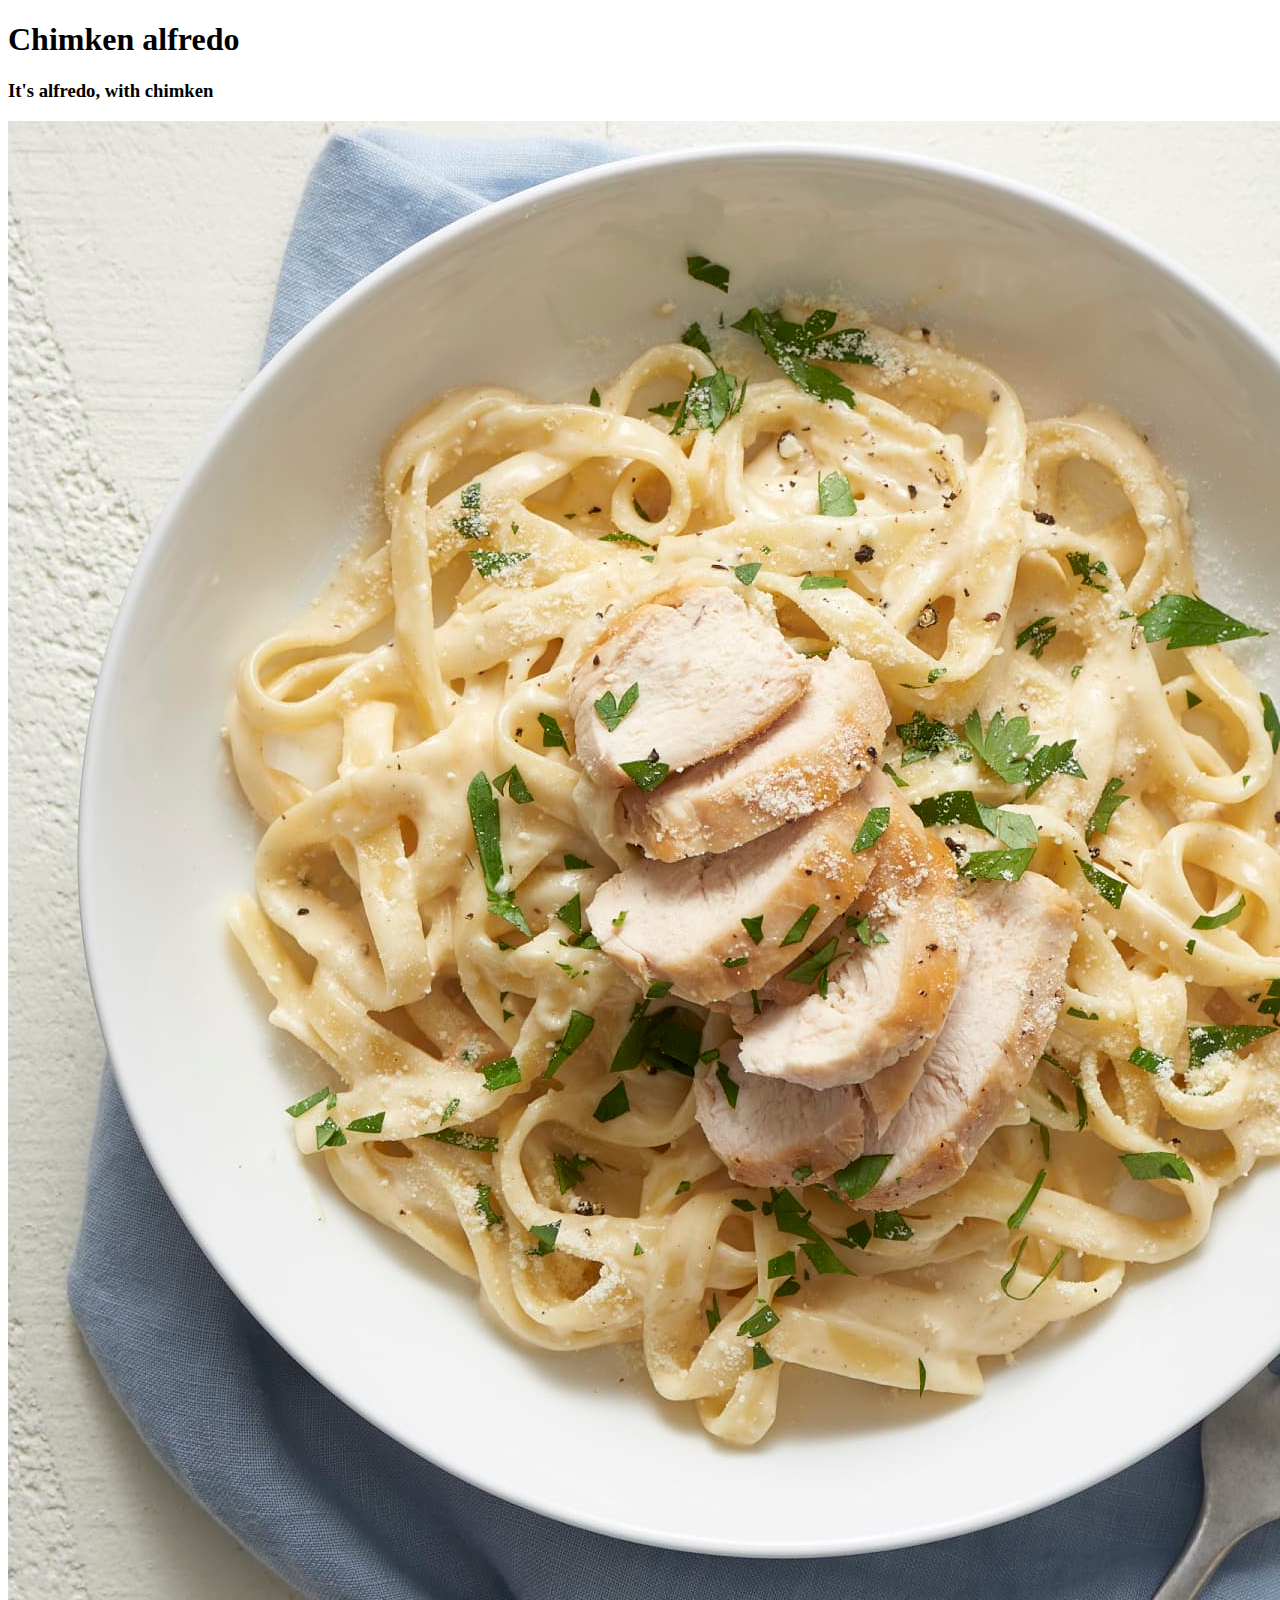
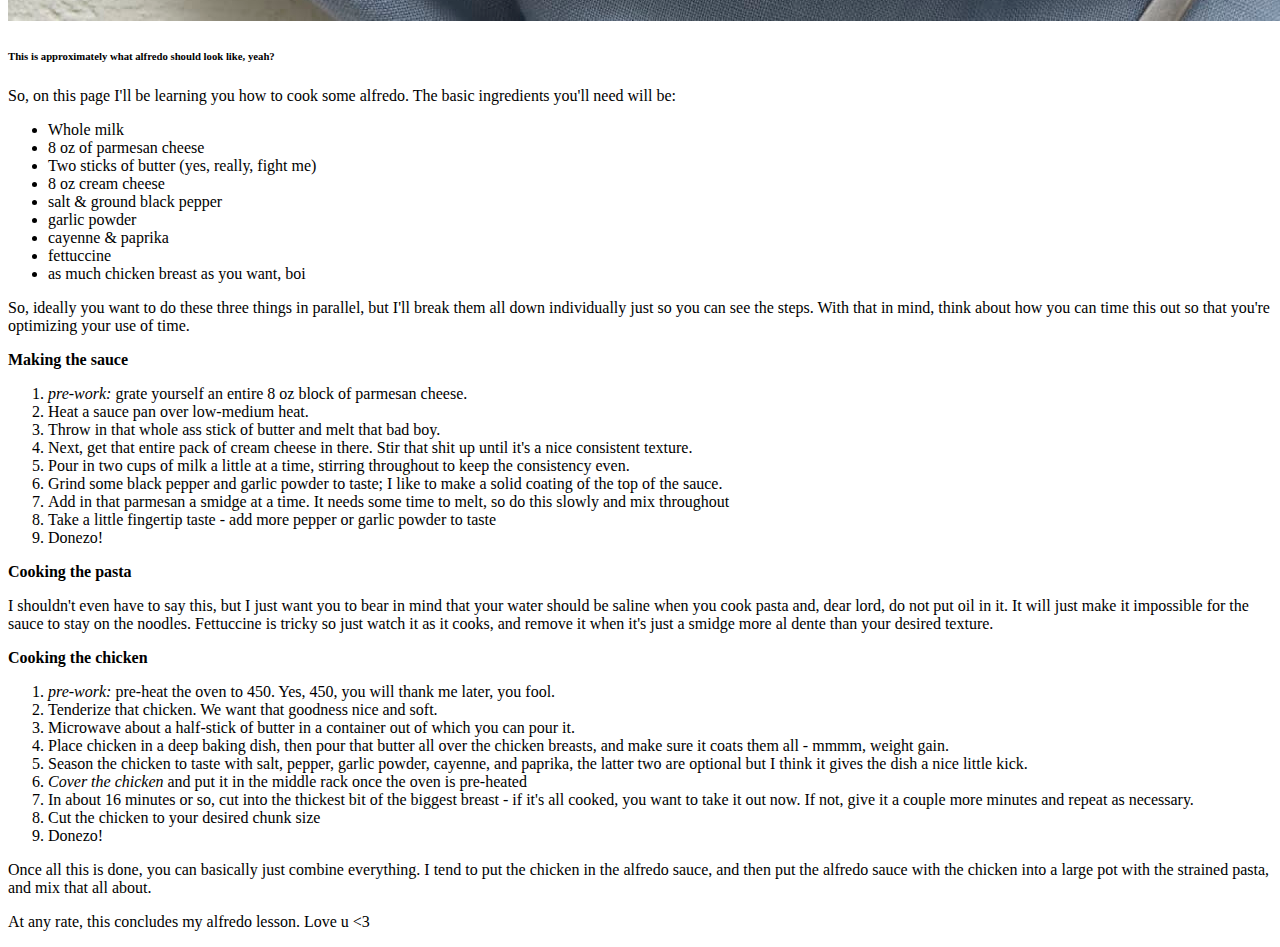
==== recipes/alfredo.html @ 445067af "add images & fill in alfredo page" ====
<!DOCTYPE html>
<html lang="en">
<head>
    <meta charset="UTF-8">
    <title>Alfredo</title>
</head>
<body>
    <h1>Chimken alfredo</h1>
    <h3>It's alfredo, with chimken</h3>
    <img src="../img/alfredo.jpeg" alt="a tasty looking plate of alfredo, mmm">
    <h6>This is approximately what alfredo should look like, yeah?</h6>
    <p>So, on this page I'll be learning you how to cook some alfredo. The basic ingredients you'll need will be:</p>
    <ul>
        <li>Whole milk</li>
        <li>8 oz of parmesan cheese</li>
        <li>Two sticks of butter (yes, really, fight me)</li>
        <li>8 oz cream cheese</li>
        <li>salt & ground black pepper</li>
        <li>garlic powder</li>
        <li>cayenne & paprika</li>
        <li>fettuccine</li>
        <li>as much chicken breast as you want, boi</li>
    </ul>
    <p>So, ideally you want to do these three things in parallel, but I'll break them all down individually just so you can see the steps. With that in mind, think about how you can time this out so that you're optimizing your use of time.</p>
    <p><strong>Making the sauce</strong></p>
    <ol>
        <li><em>pre-work:</em> grate yourself an entire 8 oz block of parmesan cheese.</li>
        <li>Heat a sauce pan over low-medium heat.</li>
        <li>Throw in that whole ass stick of butter and melt that bad boy.</li>
        <li>Next, get that entire pack of cream cheese in there. Stir that shit up until it's a nice consistent texture.</li>
        <li>Pour in two cups of milk a little at a time, stirring throughout to keep the consistency even.</li>
        <li>Grind some black pepper and garlic powder to taste; I like to make a solid coating of the top of the sauce.</li>
        <li>Add in that parmesan a smidge at a time. It needs some time to melt, so do this slowly and mix throughout</li>
        <li>Take a little fingertip taste - add more pepper or garlic powder to taste</li>
        <li>Donezo!</li>
    </ol>
    <p><strong>Cooking the pasta</strong></p>
    <p>I shouldn't even have to say this, but I just want you to bear in mind that your water should be saline when you cook pasta and, dear lord, do not put oil in it. It will just make it impossible for the sauce to stay on the noodles. Fettuccine is tricky so just watch it as it cooks, and remove it when it's just a smidge more al dente than your desired texture.</p>
    <p><strong>Cooking the chicken</strong></p>
    <ol>
        <li><em>pre-work:</em> pre-heat the oven to 450. Yes, 450, you will thank me later, you fool.</li>
        <li>Tenderize that chicken. We want that goodness nice and soft.</li>
        <li>Microwave about a half-stick of butter in a container out of which you can pour it.</li>
        <li>Place chicken in a deep baking dish, then pour that butter all over the chicken breasts, and make sure it coats them all - mmmm, weight gain.</li>
        <li>Season the chicken to taste with salt, pepper, garlic powder, cayenne, and paprika, the latter two are optional but I think it gives the dish a nice little kick.</li>
        <li><em>Cover the chicken</em> and put it in the middle rack once the oven is pre-heated</li>
        <li>In about 16 minutes or so, cut into the thickest bit of the biggest breast - if it's all cooked, you want to take it out now. If not, give it a couple more minutes and repeat as necessary.</li>
        <li>Cut the chicken to your desired chunk size</li>
        <li>Donezo!</li>
    </ol>
    <p>Once all this is done, you can basically just combine everything. I tend to put the chicken in the alfredo sauce, and then put the alfredo sauce with the chicken into a large pot with the strained pasta, and mix that all about.</p>
    <p>At any rate, this concludes my alfredo lesson. Love u <3</p>
</body>
</html>
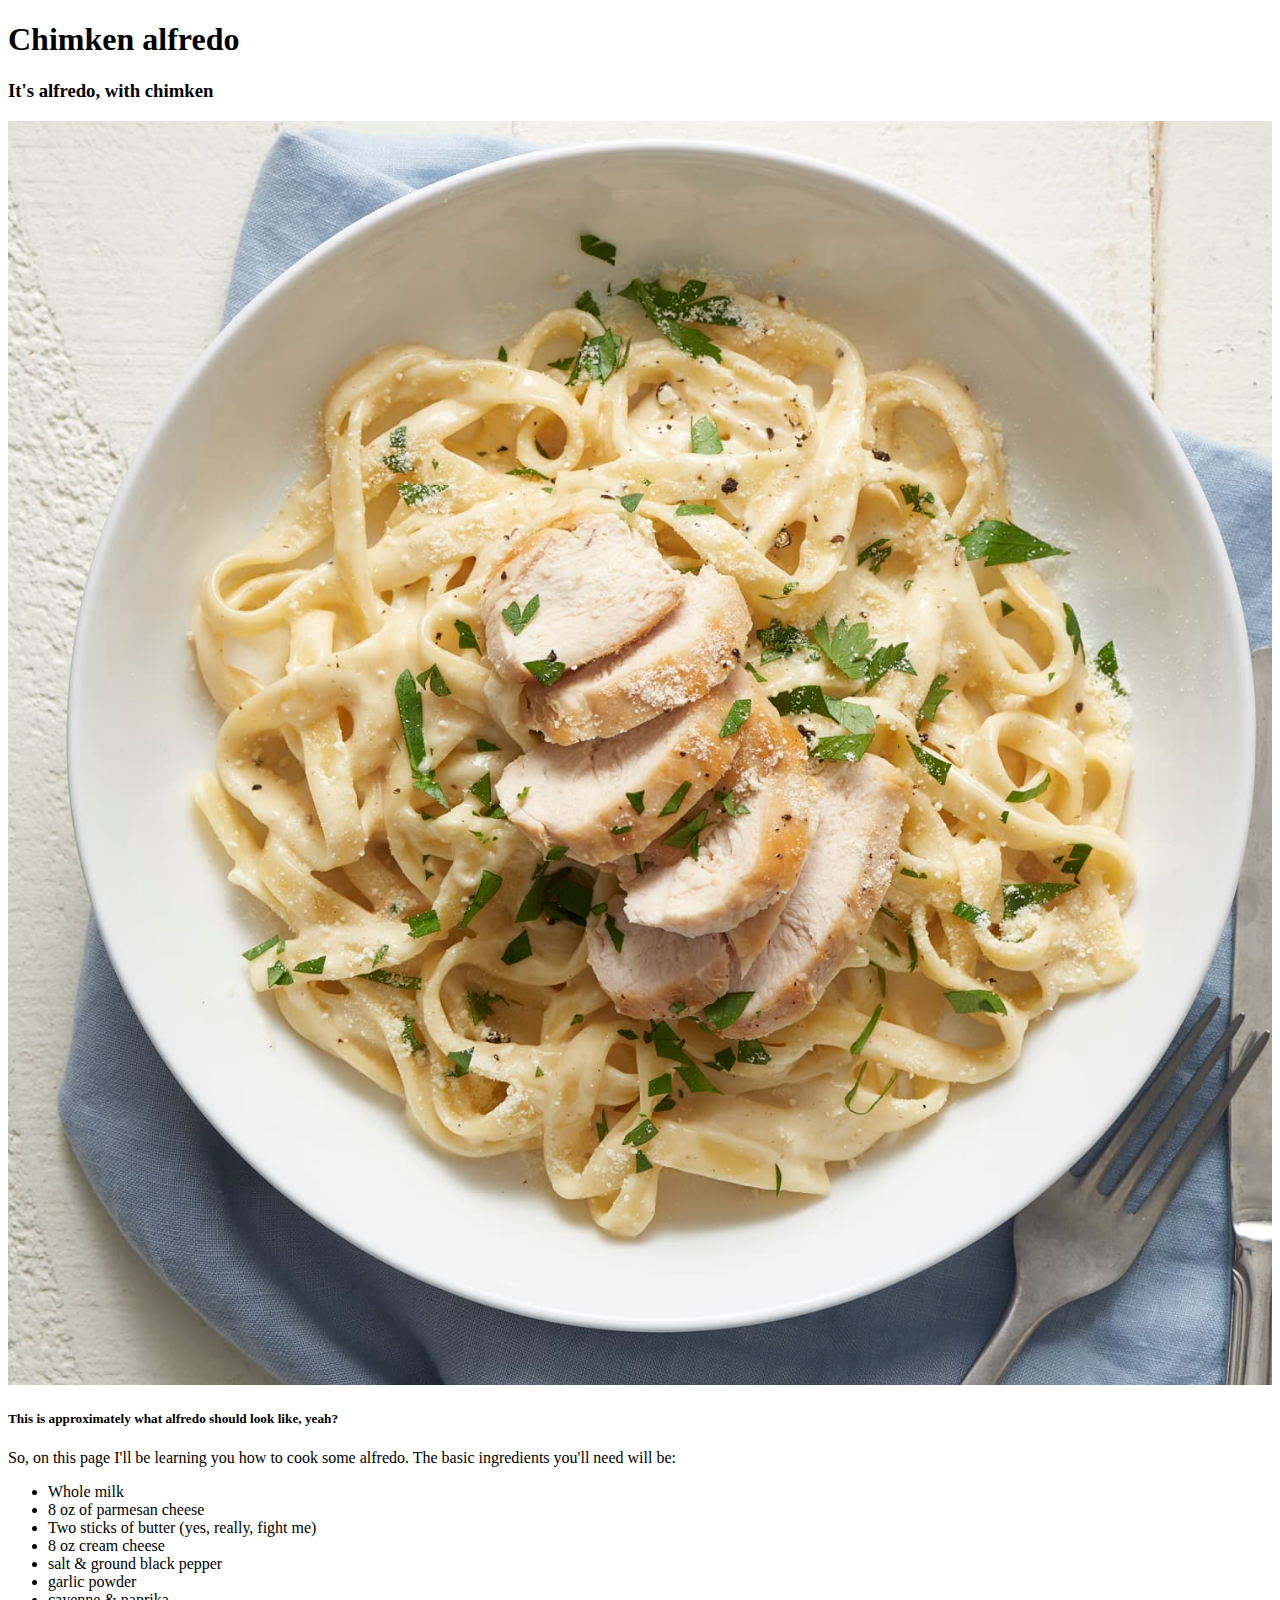
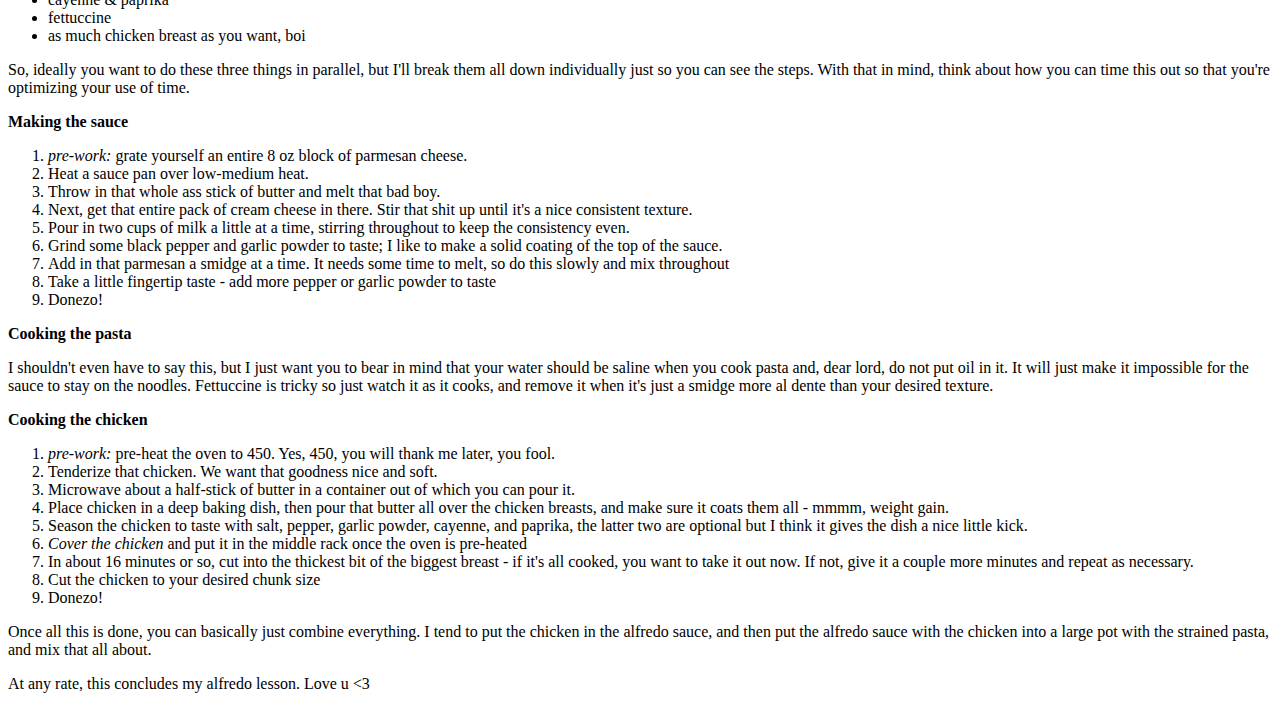
==== commit a109b774: "fix image width and header sizing" ====
--- a/recipes/alfredo.html
+++ b/recipes/alfredo.html
@@ -7,8 +7,8 @@
 <body>
     <h1>Chimken alfredo</h1>
     <h3>It's alfredo, with chimken</h3>
-    <img src="../img/alfredo.jpeg" alt="a tasty looking plate of alfredo, mmm">
-    <h6>This is approximately what alfredo should look like, yeah?</h6>
+    <img src="../img/alfredo.jpeg" alt="a tasty looking plate of alfredo, mmm" width=100%>
+    <h5>This is approximately what alfredo should look like, yeah?</h6>
     <p>So, on this page I'll be learning you how to cook some alfredo. The basic ingredients you'll need will be:</p>
     <ul>
         <li>Whole milk</li>
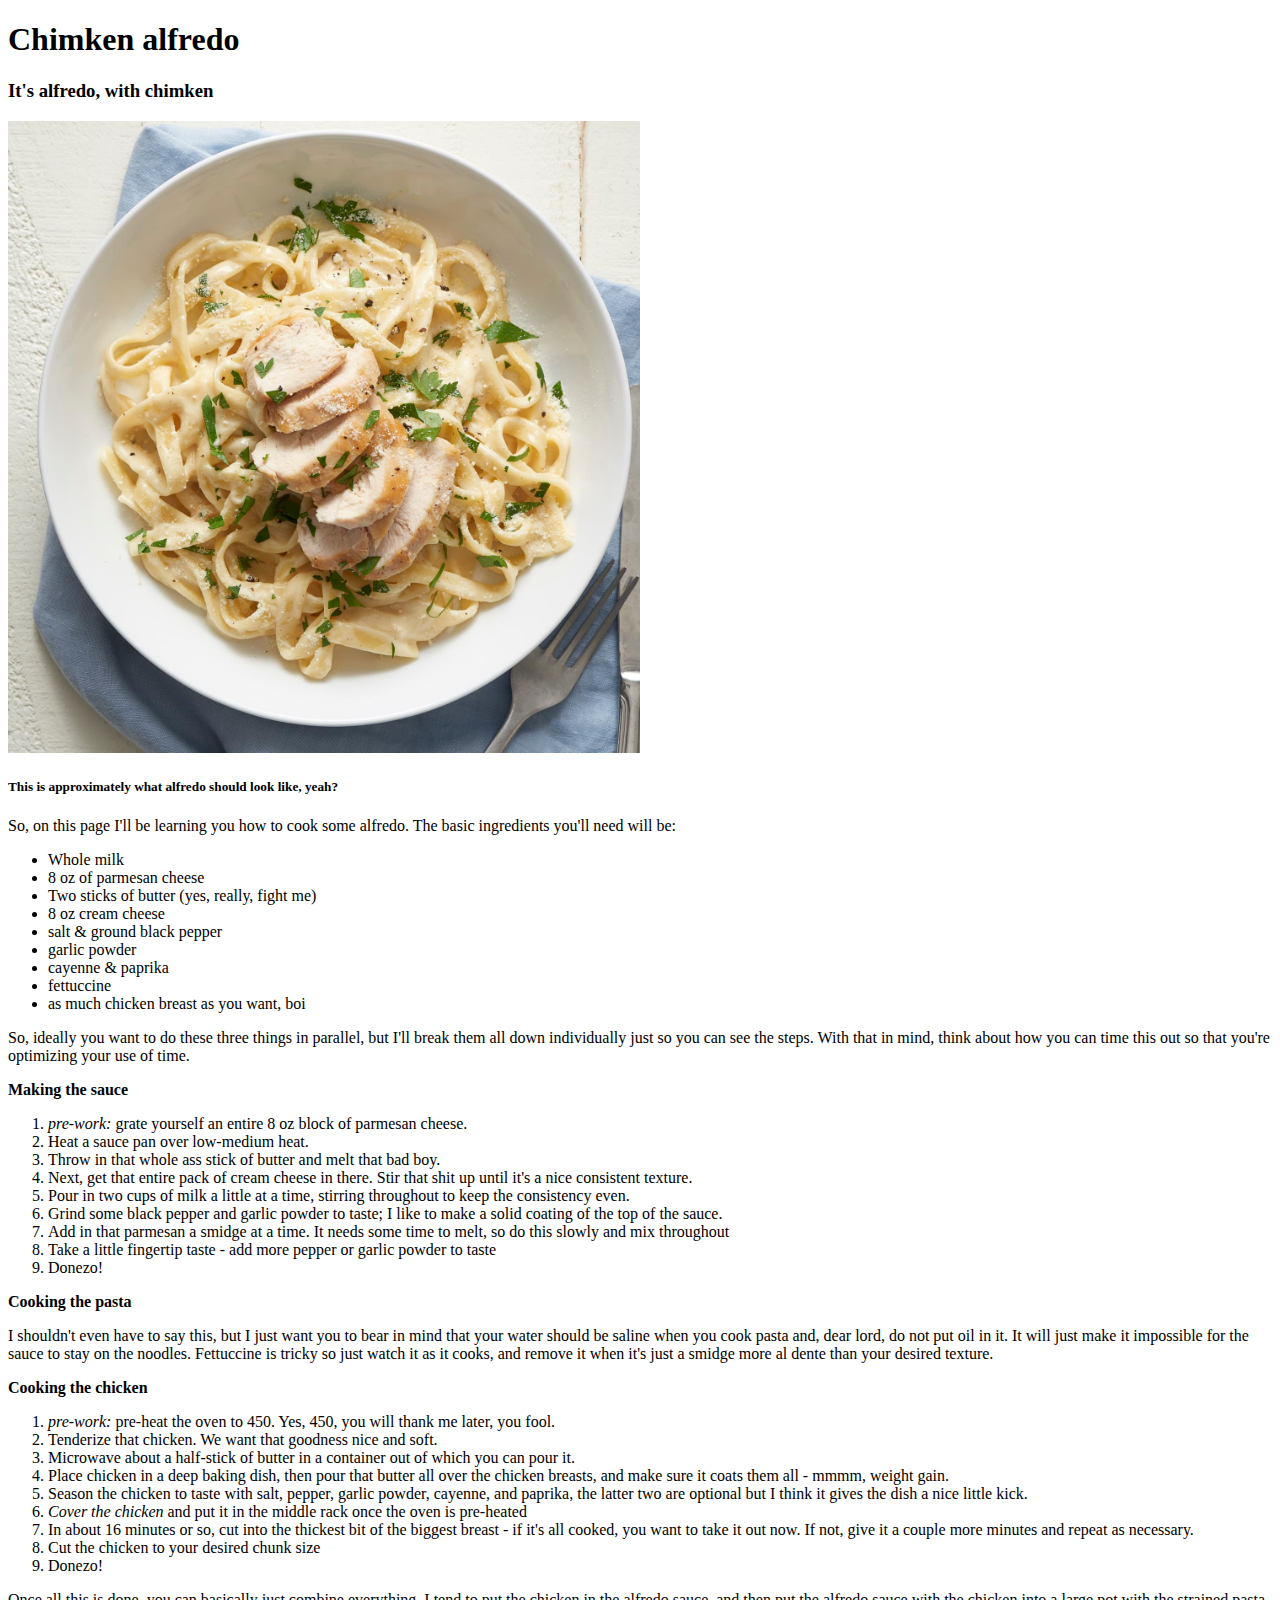
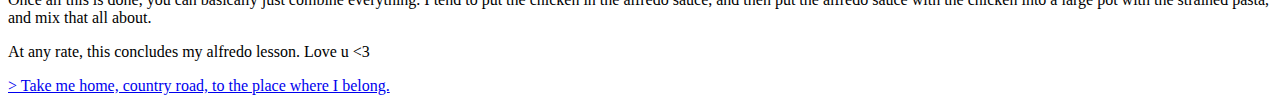
==== commit 6dd0fc97: "add and tweak images" ====
--- a/recipes/alfredo.html
+++ b/recipes/alfredo.html
@@ -7,7 +7,7 @@
 <body>
     <h1>Chimken alfredo</h1>
     <h3>It's alfredo, with chimken</h3>
-    <img src="../img/alfredo.jpeg" alt="a tasty looking plate of alfredo, mmm" width=100%>
+    <img src="../img/alfredo.jpeg" alt="a tasty looking plate of alfredo, mmm" width=50%>
     <h5>This is approximately what alfredo should look like, yeah?</h6>
     <p>So, on this page I'll be learning you how to cook some alfredo. The basic ingredients you'll need will be:</p>
     <ul>
@@ -50,5 +50,6 @@
     </ol>
     <p>Once all this is done, you can basically just combine everything. I tend to put the chicken in the alfredo sauce, and then put the alfredo sauce with the chicken into a large pot with the strained pasta, and mix that all about.</p>
     <p>At any rate, this concludes my alfredo lesson. Love u <3</p>
+    <p><a href="../index.html">> Take me home, country road, to the place where I belong.</a></p>
 </body>
 </html>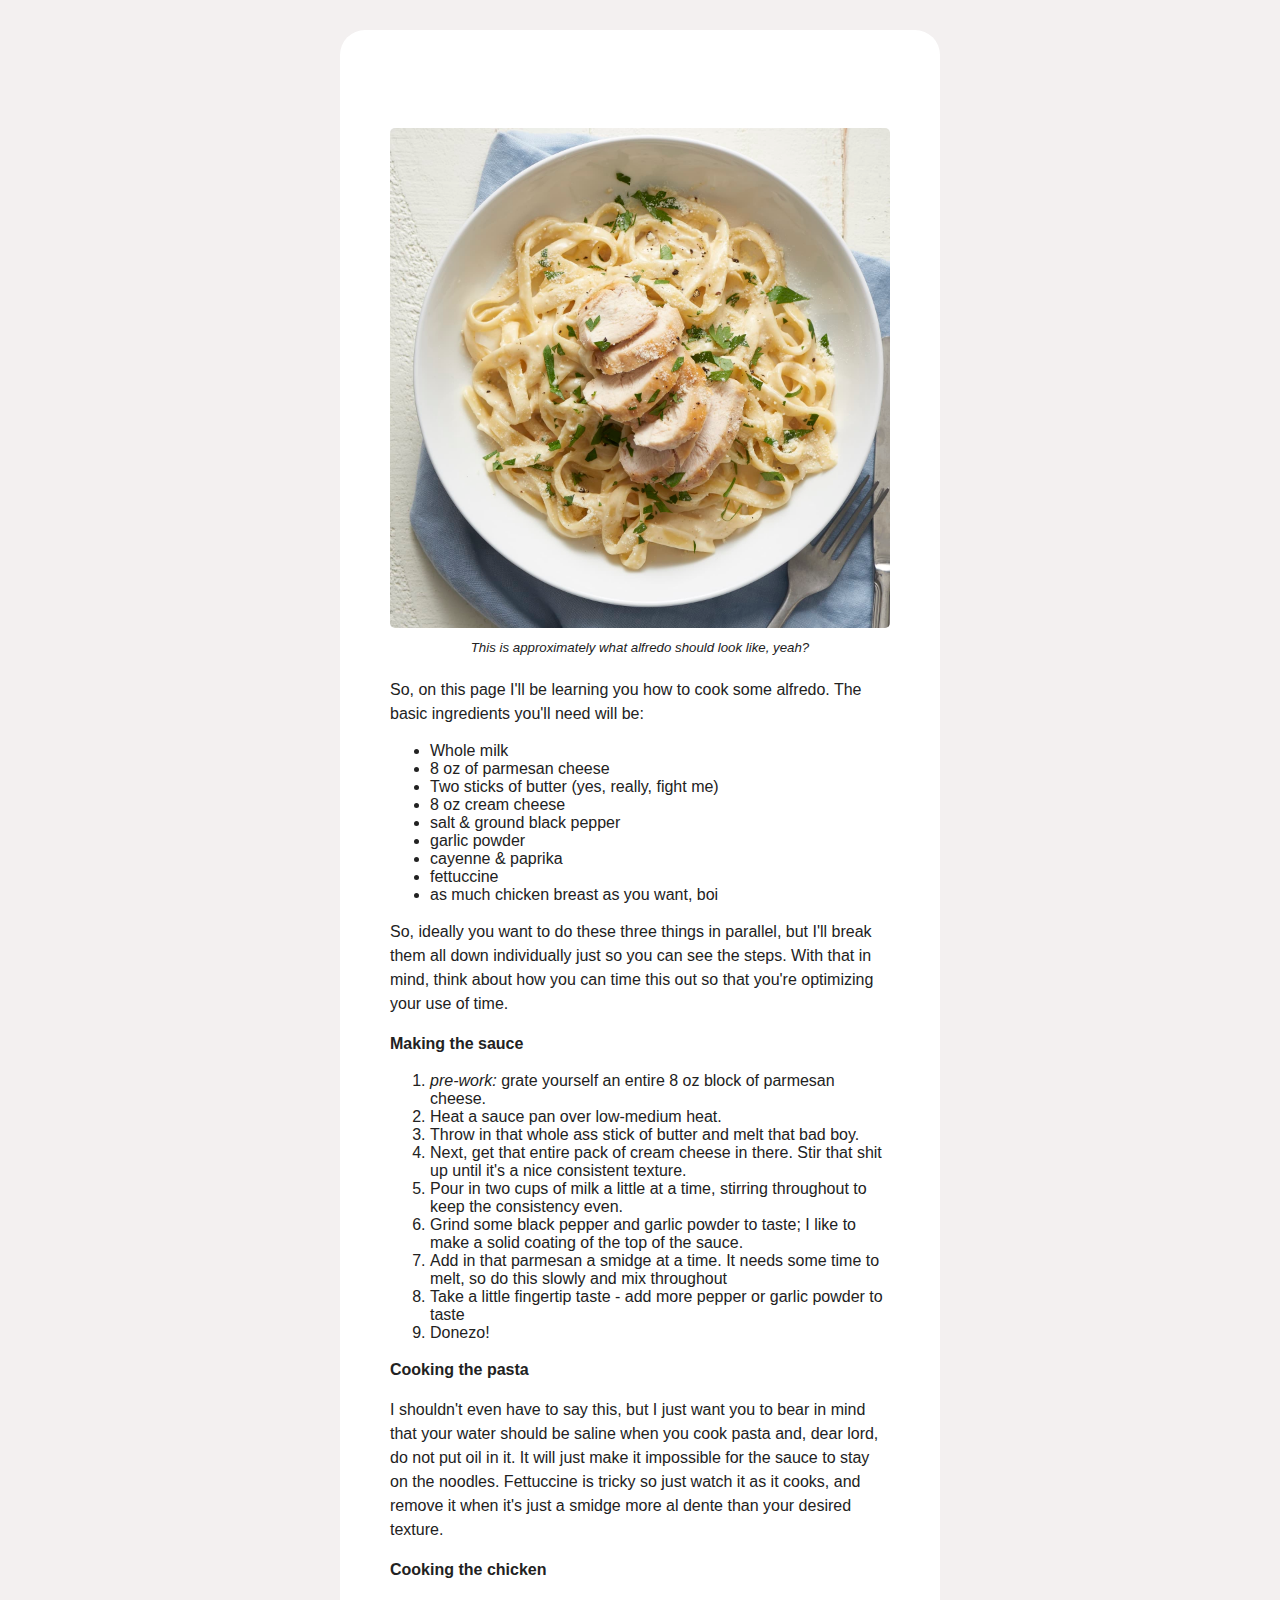
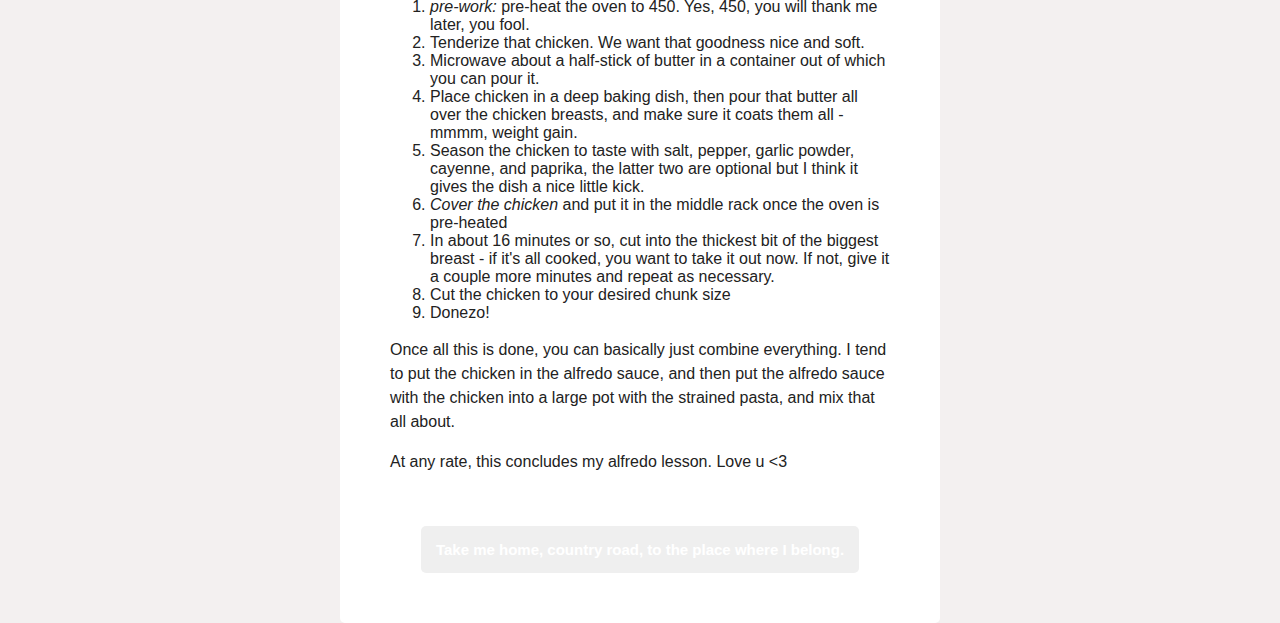
==== commit 749170dc: "Learn a lot of CSS elements and forget to commit" ====
--- a/recipes/alfredo.html
+++ b/recipes/alfredo.html
@@ -1,55 +1,64 @@
 <!DOCTYPE html>
 <html lang="en">
 <head>
+    <link rel="stylesheet" href="../styles.css">
+    <link rel="icon" href="../img/burger.png">
     <meta charset="UTF-8">
     <title>Alfredo</title>
 </head>
 <body>
-    <h1>Chimken alfredo</h1>
-    <h3>It's alfredo, with chimken</h3>
-    <img src="../img/alfredo.jpeg" alt="a tasty looking plate of alfredo, mmm" width=50%>
-    <h5>This is approximately what alfredo should look like, yeah?</h6>
-    <p>So, on this page I'll be learning you how to cook some alfredo. The basic ingredients you'll need will be:</p>
-    <ul>
-        <li>Whole milk</li>
-        <li>8 oz of parmesan cheese</li>
-        <li>Two sticks of butter (yes, really, fight me)</li>
-        <li>8 oz cream cheese</li>
-        <li>salt & ground black pepper</li>
-        <li>garlic powder</li>
-        <li>cayenne & paprika</li>
-        <li>fettuccine</li>
-        <li>as much chicken breast as you want, boi</li>
-    </ul>
-    <p>So, ideally you want to do these three things in parallel, but I'll break them all down individually just so you can see the steps. With that in mind, think about how you can time this out so that you're optimizing your use of time.</p>
-    <p><strong>Making the sauce</strong></p>
-    <ol>
-        <li><em>pre-work:</em> grate yourself an entire 8 oz block of parmesan cheese.</li>
-        <li>Heat a sauce pan over low-medium heat.</li>
-        <li>Throw in that whole ass stick of butter and melt that bad boy.</li>
-        <li>Next, get that entire pack of cream cheese in there. Stir that shit up until it's a nice consistent texture.</li>
-        <li>Pour in two cups of milk a little at a time, stirring throughout to keep the consistency even.</li>
-        <li>Grind some black pepper and garlic powder to taste; I like to make a solid coating of the top of the sauce.</li>
-        <li>Add in that parmesan a smidge at a time. It needs some time to melt, so do this slowly and mix throughout</li>
-        <li>Take a little fingertip taste - add more pepper or garlic powder to taste</li>
-        <li>Donezo!</li>
-    </ol>
-    <p><strong>Cooking the pasta</strong></p>
-    <p>I shouldn't even have to say this, but I just want you to bear in mind that your water should be saline when you cook pasta and, dear lord, do not put oil in it. It will just make it impossible for the sauce to stay on the noodles. Fettuccine is tricky so just watch it as it cooks, and remove it when it's just a smidge more al dente than your desired texture.</p>
-    <p><strong>Cooking the chicken</strong></p>
-    <ol>
-        <li><em>pre-work:</em> pre-heat the oven to 450. Yes, 450, you will thank me later, you fool.</li>
-        <li>Tenderize that chicken. We want that goodness nice and soft.</li>
-        <li>Microwave about a half-stick of butter in a container out of which you can pour it.</li>
-        <li>Place chicken in a deep baking dish, then pour that butter all over the chicken breasts, and make sure it coats them all - mmmm, weight gain.</li>
-        <li>Season the chicken to taste with salt, pepper, garlic powder, cayenne, and paprika, the latter two are optional but I think it gives the dish a nice little kick.</li>
-        <li><em>Cover the chicken</em> and put it in the middle rack once the oven is pre-heated</li>
-        <li>In about 16 minutes or so, cut into the thickest bit of the biggest breast - if it's all cooked, you want to take it out now. If not, give it a couple more minutes and repeat as necessary.</li>
-        <li>Cut the chicken to your desired chunk size</li>
-        <li>Donezo!</li>
-    </ol>
-    <p>Once all this is done, you can basically just combine everything. I tend to put the chicken in the alfredo sauce, and then put the alfredo sauce with the chicken into a large pot with the strained pasta, and mix that all about.</p>
-    <p>At any rate, this concludes my alfredo lesson. Love u <3</p>
-    <p><a href="../index.html">> Take me home, country road, to the place where I belong.</a></p>
+    <div class="shader">
+        <div class="content">
+            <h1 class="alt-2">Chimken alfredo</h1>
+            <img src="../img/alfredo.jpeg" alt="a tasty looking plate of alfredo, mmm" width=100%>
+            <h5>This is approximately what alfredo should look like, yeah?</h6>
+            <p>So, on this page I'll be learning you how to cook some alfredo. The basic ingredients you'll need will be:</p>
+            <ul>
+                <li>Whole milk</li>
+                <li>8 oz of parmesan cheese</li>
+                <li>Two sticks of butter (yes, really, fight me)</li>
+                <li>8 oz cream cheese</li>
+                <li>salt & ground black pepper</li>
+                <li>garlic powder</li>
+                <li>cayenne & paprika</li>
+                <li>fettuccine</li>
+                <li>as much chicken breast as you want, boi</li>
+            </ul>
+            <p>So, ideally you want to do these three things in parallel, but I'll break them all down individually just so you can see the steps. With that in mind, think about how you can time this out so that you're optimizing your use of time.</p>
+            <p><strong>Making the sauce</strong></p>
+            <ol>
+                <li><em>pre-work:</em> grate yourself an entire 8 oz block of parmesan cheese.</li>
+                <li>Heat a sauce pan over low-medium heat.</li>
+                <li>Throw in that whole ass stick of butter and melt that bad boy.</li>
+                <li>Next, get that entire pack of cream cheese in there. Stir that shit up until it's a nice consistent texture.</li>
+                <li>Pour in two cups of milk a little at a time, stirring throughout to keep the consistency even.</li>
+                <li>Grind some black pepper and garlic powder to taste; I like to make a solid coating of the top of the sauce.</li>
+                <li>Add in that parmesan a smidge at a time. It needs some time to melt, so do this slowly and mix throughout</li>
+                <li>Take a little fingertip taste - add more pepper or garlic powder to taste</li>
+                <li>Donezo!</li>
+            </ol>
+            <p><strong>Cooking the pasta</strong></p>
+            <p>I shouldn't even have to say this, but I just want you to bear in mind that your water should be saline when you cook pasta and, dear lord, do not put oil in it. It will just make it impossible for the sauce to stay on the noodles. Fettuccine is tricky so just watch it as it cooks, and remove it when it's just a smidge more al dente than your desired texture.</p>
+            <p><strong>Cooking the chicken</strong></p>
+            <ol>
+                <li><em>pre-work:</em> pre-heat the oven to 450. Yes, 450, you will thank me later, you fool.</li>
+                <li>Tenderize that chicken. We want that goodness nice and soft.</li>
+                <li>Microwave about a half-stick of butter in a container out of which you can pour it.</li>
+                <li>Place chicken in a deep baking dish, then pour that butter all over the chicken breasts, and make sure it coats them all - mmmm, weight gain.</li>
+                <li>Season the chicken to taste with salt, pepper, garlic powder, cayenne, and paprika, the latter two are optional but I think it gives the dish a nice little kick.</li>
+                <li><em>Cover the chicken</em> and put it in the middle rack once the oven is pre-heated</li>
+                <li>In about 16 minutes or so, cut into the thickest bit of the biggest breast - if it's all cooked, you want to take it out now. If not, give it a couple more minutes and repeat as necessary.</li>
+                <li>Cut the chicken to your desired chunk size</li>
+                <li>Donezo!</li>
+            </ol>
+            <p>Once all this is done, you can basically just combine everything. I tend to put the chicken in the alfredo sauce, and then put the alfredo sauce with the chicken into a large pot with the strained pasta, and mix that all about.</p>
+            <p>At any rate, this concludes my alfredo lesson. Love u <3</p>
+            <br>
+            <br>
+            <a class="button-container" href="../index.html">
+                <button class="alt-2">Take me home, country road, to the place where I belong.</button>
+            </a>
+        </div>
+    </div>
 </body>
 </html>--- a/styles.css
+++ b/styles.css
@@ -0,0 +1,100 @@
+html {
+    background-color:#f3f0f0;
+    background-repeat: no-repeat;
+    background-size:cover;
+    height:100vh;
+}
+
+body{
+    margin:0;
+    padding:0;
+}
+
+h1{
+    margin-top:0px;
+    padding-top:20px;
+    padding-left: 0px;
+    padding-right:0px;
+    font-family: serif;
+    font-weight:100;
+    text-align:center;
+    letter-spacing: 1px;
+    color:rgb(255, 255, 255);
+    background-image:url(img/food-blue.jpg);
+    background-size:200%;
+    padding-bottom:20px;
+    padding-left:50px;
+    padding-right:50px;
+    margin-left:-50px;
+    margin-right:-50px;
+    border-radius:5px 5px 0 0;
+}
+
+a {
+    color:rgb(45, 95, 204);
+    text-decoration: none;
+}
+
+p {
+    line-height: 150%;
+}
+
+.shader {
+    background-color: #ffffff;
+    min-width:600px;
+    max-width:600px;
+    margin-left: auto;
+    margin-right: auto;
+    margin-top:30px;
+    padding-bottom:50px;
+    border-radius:25px 25px 5px 5px
+}
+
+
+img{
+    border-radius:5px;
+}
+
+.content {
+    font-family: Arial, Helvetica, sans-serif;
+    font-size:11;
+    min-width:500px;
+    height:100%;
+    max-width:500px;
+    margin: auto;
+    color: #222222;
+}
+
+button{
+    background-image: url(img/food-blue.jpg);
+    background-size: 200%;
+    border:none;
+    border-radius:5px;
+    padding:15px;
+    font-size:15px;
+    font-weight: bold;
+    cursor: pointer;
+    font-family: Arial, Helvetica, sans-serif;
+    color:rgb(255, 255, 255);
+    margin:auto;
+}
+
+.alt-1 {
+    background-image:url(img/food-purple.jpg);
+}
+
+.alt-2 {
+    background-image:url(img/food-red.jpg)
+}
+
+.button-container {
+    display:grid;
+}
+
+h5 {
+    font-family: Arial, Helvetica, sans-serif;
+    margin-top:8px;
+    text-align:center;
+    font-weight: 100;
+    font-style:italic;
+}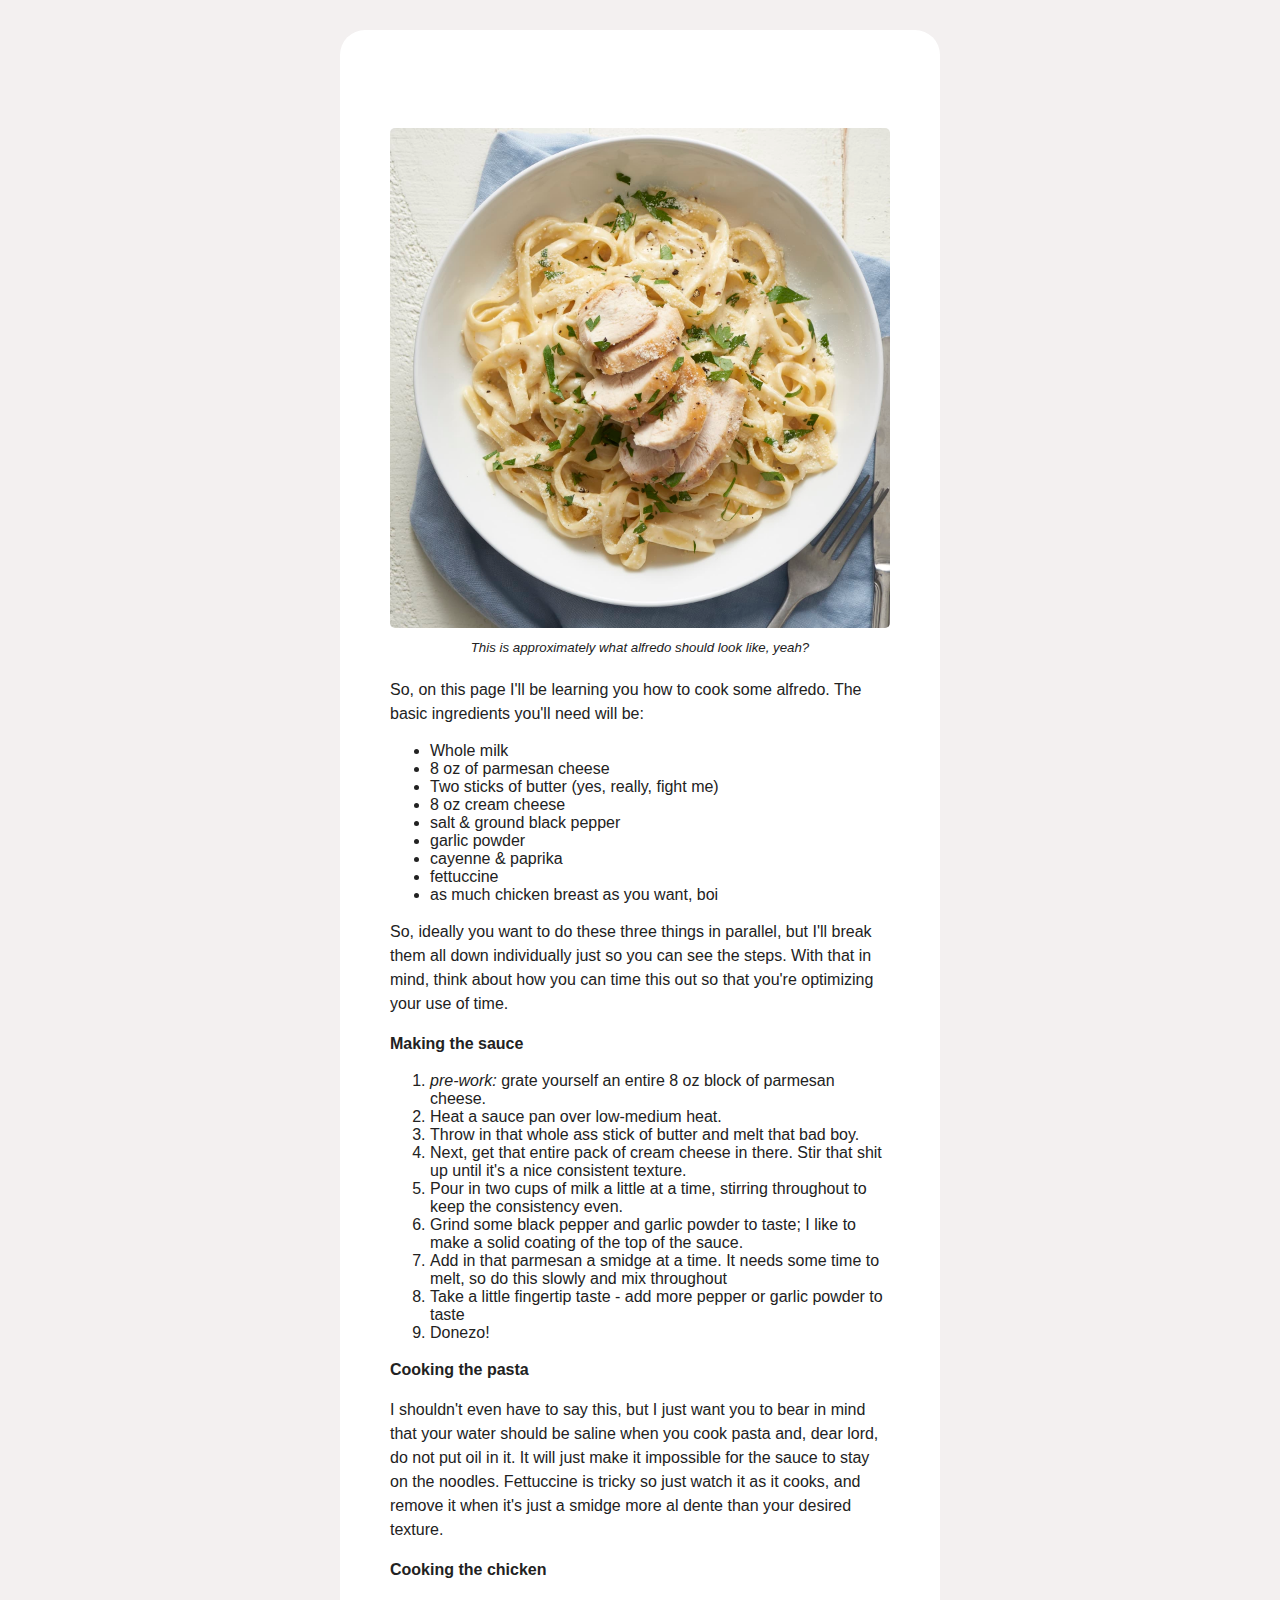
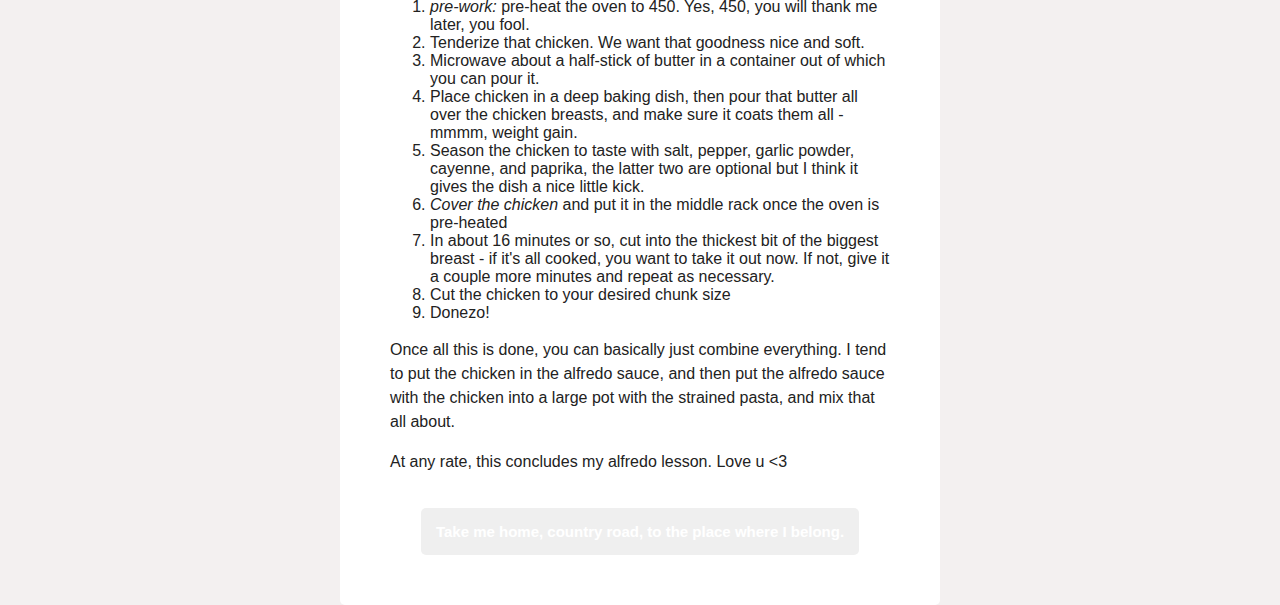
==== commit 3b730ada: "remove br from alfredo page" ====
--- a/recipes/alfredo.html
+++ b/recipes/alfredo.html
@@ -54,7 +54,6 @@
             <p>Once all this is done, you can basically just combine everything. I tend to put the chicken in the alfredo sauce, and then put the alfredo sauce with the chicken into a large pot with the strained pasta, and mix that all about.</p>
             <p>At any rate, this concludes my alfredo lesson. Love u <3</p>
             <br>
-            <br>
             <a class="button-container" href="../index.html">
                 <button class="alt-2">Take me home, country road, to the place where I belong.</button>
             </a>
